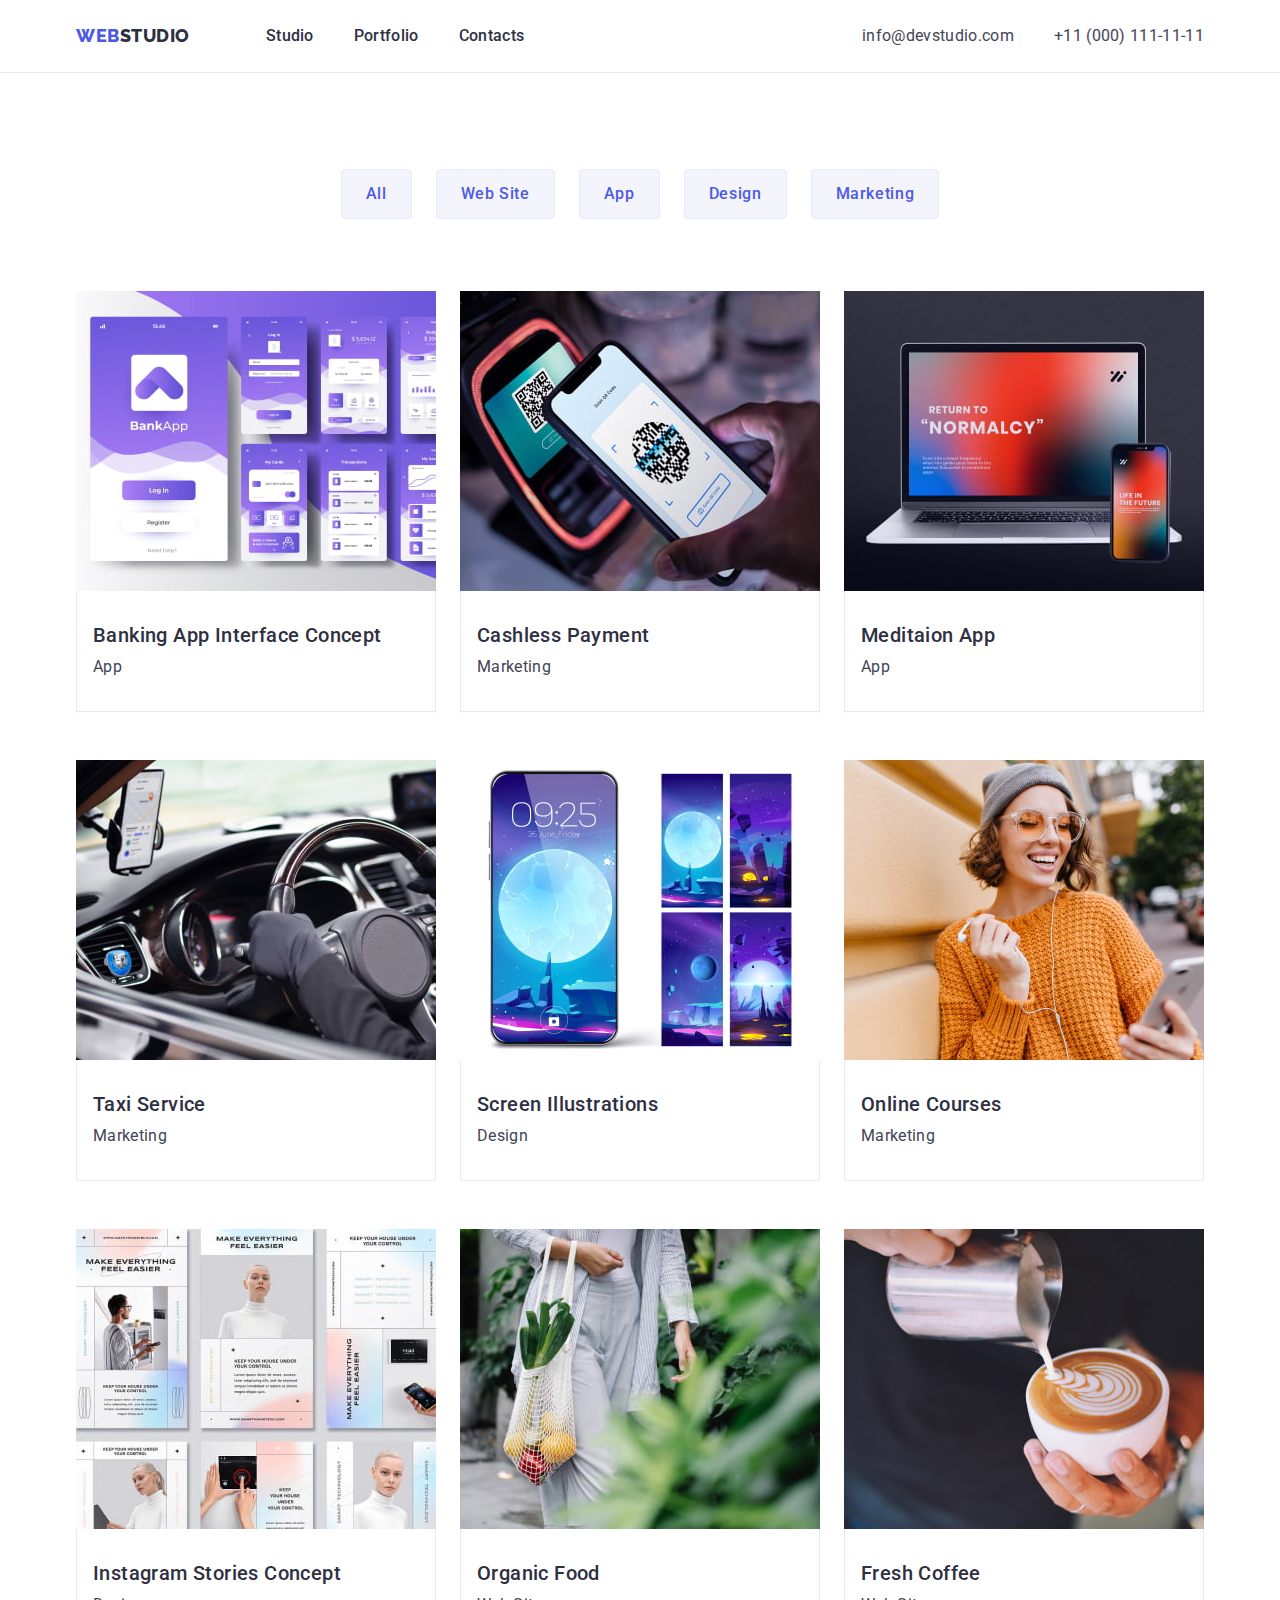
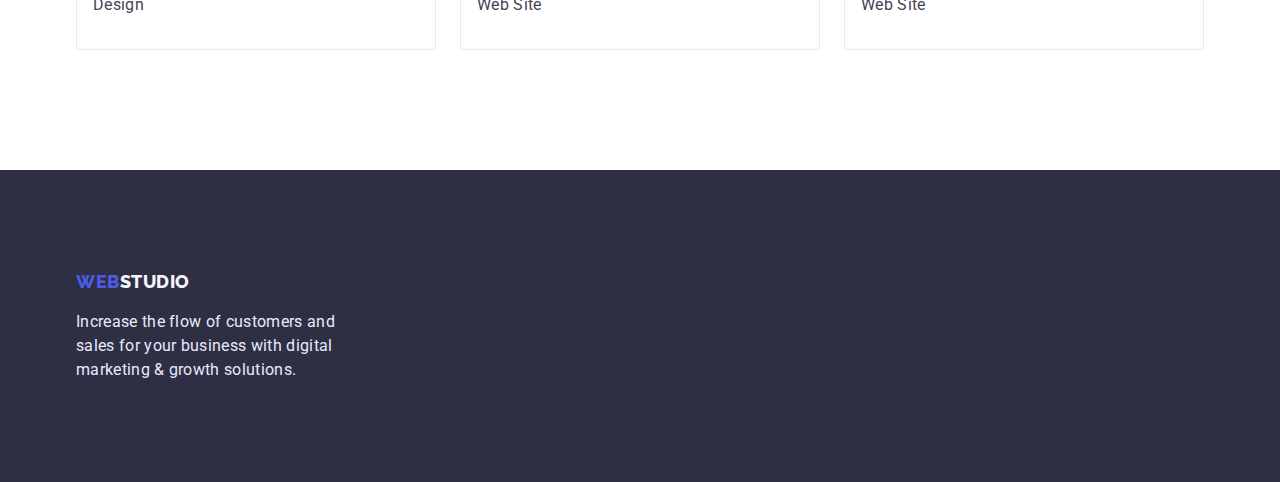
==== portfolio.html @ 891962df "Copy files from HW3" ====
<!DOCTYPE html>
<html lang="en">
  <head>
    <meta charset="UTF-8" />
    <meta http-equiv="X-UA-Compatible" content="IE=edge" />
    <meta name="viewport" content="width=device-width, initial-scale=1.0" />
    <title>Web Studio</title>
    <link rel="preconnect" href="https://fonts.googleapis.com" />
    <link rel="preconnect" href="https://fonts.gstatic.com" crossorigin />
    <link
      href="https://fonts.googleapis.com/css2?family=Raleway:wght@800&family=Roboto:wght@400;500;700;900&display=swap"
      rel="stylesheet"
    />
    <link
      rel="stylesheet"
      href="https://cdnjs.cloudflare.com/ajax/libs/modern-normalize/1.1.0/modern-normalize.min.css"
    />
    <link rel="stylesheet" href="./css/styles.css" />
  </head>

  <body class="portfolio-body">
    <header class="header">
      <div class="header-box container">
        <nav class="header-navigation">
          <a href="./index.html" class="header-logo">
            <span class="header-logo-web">Web</span>Studio
          </a>

          <ul class="header-list list">
            <li class="header-list-pos">
              <a href="./index.html" class="header-list-item">Studio</a>
            </li>
            <li class="header-list-pos">
              <a href="./portfolio.html" class="header-list-item">Portfolio</a>
            </li>
            <li class="header-list-pos">
              <a href="" class="header-list-item">Contacts</a>
            </li>
          </ul>
        </nav>

        <ul class="header-contact list">
          <li class="header-contact-pos">
            <a href="mailto:info@devstudio.com" class="header-contact-item"
              >info@devstudio.com</a
            >
          </li>
          <li class="header-contact-pos">
            <a href="tel:+110001111111" class="header-contact-item"
              >+11 (000) 111-11-11</a
            >
          </li>
        </ul>
      </div>
    </header>

    <main class="portfolio-main">
      <section class="p-section">
        <h1 class="visually-hidden">Portfolio</h1>
        <div class="container">
          <ul class="p-btn-list list">
            <li class="p-btn-item">
              <button type="button" class="p-btn button">All</button>
            </li>
            <li class="p-btn-item">
              <button type="button" class="p-btn button">Web Site</button>
            </li>
            <li class="p-btn-item">
              <button type="button" class="p-btn button">App</button>
            </li>
            <li class="p-btn-item">
              <button type="button" class="p-btn button">Design</button>
            </li>
            <li class="p-btn-item">
              <button type="button" class="p-btn button">Marketing</button>
            </li>
          </ul>
          <ul class="p-img-list list">
            <li class="p-img-item">
              <a href="" class="p-img-page">
                <img
                  class="p-img img"
                  src="./images/pimgone.jpg"
                  alt="banking app"
                  width="360"
                />
                <div class="p-img-content">
                  <h2 class="p-img-name p-name">
                    Banking App Interface Concept
                  </h2>
                  <p class="p-img-text p-text">App</p>
                </div>
              </a>
            </li>
            <li class="p-img-item">
              <a href="" class="p-img-page">
                <img
                  class="p-img img"
                  src="./images/pimgtwo.jpg"
                  alt="cashless payment"
                  width="360"
                />
                <div class="p-img-content">
                  <h2 class="p-img-name p-name">Cashless Payment</h2>
                  <p class="p-img-text p-text">Marketing</p>
                </div>
              </a>
            </li>
            <li class="p-img-item">
              <a href="" class="p-img-page">
                <img
                  class="p-img img"
                  src="./images/pimgthree.jpg"
                  alt="meditaion app"
                  width="360"
                />
                <div class="p-img-content">
                  <h2 class="p-img-name p-name">Meditaion App</h2>
                  <p class="p-img-text p-text">App</p>
                </div>
              </a>
            </li>
            <li class="p-img-item">
              <a href="" class="p-img-page">
                <img
                  class="p-img img"
                  src="./images/pimgfour.jpg"
                  alt="taxi service"
                  width="360"
                />
                <div class="p-img-content">
                  <h2 class="p-img-name p-name">Taxi Service</h2>
                  <p class="p-img-text p-text">Marketing</p>
                </div>
              </a>
            </li>
            <li class="p-img-item">
              <a href="" class="p-img-page">
                <img
                  class="p-img img"
                  src="./images/pimgfive.jpg"
                  alt="screen illustrations"
                  width="360"
                />
                <div class="p-img-content">
                  <h2 class="p-img-name p-name">Screen Illustrations</h2>
                  <p class="p-img-text p-text">Design</p>
                </div>
              </a>
            </li>
            <li class="p-img-item">
              <a href="" class="p-img-page">
                <img
                  class="p-img img"
                  src="./images/pimgsix.jpg"
                  alt="online courses"
                  width="360"
                />
                <div class="p-img-content">
                  <h2 class="p-img-name p-name">Online Courses</h2>
                  <p class="p-img-text p-text">Marketing</p>
                </div>
              </a>
            </li>
            <li class="p-img-item">
              <a href="" class="p-img-page">
                <img
                  class="p-img img"
                  src="./images/pimgseven.jpg"
                  alt="instagram concept"
                  width="360"
                />
                <div class="p-img-content">
                  <h2 class="p-img-name p-name">Instagram Stories Concept</h2>
                  <p class="p-img-text p-text">Design</p>
                </div>
              </a>
            </li>
            <li class="p-img-item">
              <a href="" class="p-img-page">
                <img
                  class="p-img img"
                  src="./images/pimgeight.jpg"
                  alt="organic food"
                  width="360"
                />
                <div class="p-img-content">
                  <h2 class="p-img-name p-name">Organic Food</h2>
                  <p class="p-img-text p-text">Web Site</p>
                </div>
              </a>
            </li>
            <li class="p-img-item">
              <a href="" class="p-img-page">
                <img
                  class="p-img img"
                  src="./images/pimgnine.jpg"
                  alt="fresh coffee"
                  width="360"
                />
                <div class="p-img-content">
                  <h2 class="p-img-name p-name">Fresh Coffee</h2>
                  <p class="p-img-text p-text">Web Site</p>
                </div>
              </a>
            </li>
          </ul>
        </div>
      </section>
    </main>

    <footer class="footer">
      <div class="container">
        <a href="./index.html" class="footer-logo">
          <span class="header-logo-web">Web</span>
          <span class="footer-logo-studio">Studio</span>
        </a>

        <p class="footer-text">
          Increase the flow of customers and sales for your business with
          digital marketing & growth solutions.
        </p>
      </div>
    </footer>
  </body>
</html>
---- css/styles.css ----
/* ------------------ CSS-Змінні ------------------ */

:root {
  --logo-color-web: #4d5ae5;
  --logo-color-studio-dark: #2e2f42;
  --logo-color-studio-white: #f4f4fd;
  --hero-background-color: #2e2f42;
  --hero-title-color: #ffffff;
  --btn-color: #4d5ae5;
  --btn-name-color: #ffffff;
  --btn-active-color: #404bbf;
  --iris-color: #4d5ae5;
  --navy-blue-color: #2e2f42;
  --green-color: #31d0aa;
  --slate-color: #434455;
  --light-slate-color: #8e8f99;
  --cornflower-color: #e7e9fc;
  --cloud-color: #f4f4fd;
}

/* ------------------ Глобальні стилі ------------------ */

html {
  box-sizing: border-box;
}

*,
*::before,
*::after {
  box-sizing: inherit;
}

body {
  font-family: "Roboto", sans-serif;
  color: var(--slate-color);
  background-color: var(--hero-title-color);
  margin: 0;
}

p {
  margin: 0;
  padding: 0;
}

ul {
  margin: 0;
  padding-left: 0;
}

h1,
h2,
h3,
h4,
h5,
h6 {
  margin: 0;
}

address {
  font-style: normal;
}

img {
  display: block;
}

a {
  text-decoration: none;
}

.button {
  cursor: pointer;
  font-family: inherit;
}

.list {
  list-style: none;
}

.container {
  width: 1158px;
  margin-left: auto;
  margin-right: auto;
  padding-left: 15px;
  padding-right: 15px;
}

/* ------------------ HEADER ------------------ */

.header {
  background: var(--hero-title-color);
  border-bottom: 1px solid var(--cornflower-color);
}

.header-box {
  display: flex;
  align-items: center;
}

.header-logo {
  padding-top: 24px;
  margin-right: 76px;
  padding-bottom: 24px;
  display: inline-flex;

  font-family: "Raleway", sans-serif;
  font-weight: 800;
  font-size: 18px;
  line-height: 1.33;
  letter-spacing: 0.03em;
  text-transform: uppercase;
  color: var(--logo-color-studio-dark);
}

.header-logo-web {
  color: var(--logo-color-web);
}

.header-navigation {
  display: flex;
}

.header-list {
  display: flex;
  align-items: center;
  gap: 40px;
}

.header-list-item {
  display: inline-block;
  padding-top: 24px;
  padding-bottom: 24px;

  font-weight: 500;
  font-size: 16px;
  line-height: 1.33;
  letter-spacing: 0.02em;
  color: var(--navy-blue-color);
}

.header-contact {
  display: flex;
  gap: 40px;
  margin-left: auto;
}

.header-contact-item {
  display: inline-block;
  padding-top: 24px;
  padding-bottom: 24px;

  font-style: normal;
  font-weight: 400;
  font-size: 16px;
  line-height: 1.33;
  letter-spacing: 0.02em;
  color: var(--slate-color);
}

/* ------------------- STUDIO-MAIN ------------------ */

/* --- hero --- */

.hero {
  padding-top: 188px;
  padding-bottom: 188px;
  margin: auto;
  text-align: center;

  background-color: var(--hero-background-color);
}

.hero-title {
  max-width: 496px;
  margin-left: auto;
  margin-right: auto;
  margin-bottom: 48px;

  font-weight: 700;
  font-size: 56px;
  line-height: 1.07;
  letter-spacing: 0.02em;
  color: var(--hero-title-color);
}

.hero-btn {
  min-width: 169px;
  height: 56px;

  background: var(--btn-color);
  box-shadow: 0px 4px 4px rgba(0, 0, 0, 0.15);
  border-radius: 4px;
  font-weight: 500;
  font-size: 16px;
  line-height: 1.19;
  letter-spacing: 0.04em;
  color: var(--btn-name-color);
}

/* --- section one --- */

.s-one {
  padding: 120px 0;
}

.s-one-list {
  display: flex;
  gap: 24px;
}

.s-one-item {
  max-width: 264px;
}

.s-one-title {
  margin-bottom: 8px;

  font-weight: 500;
  font-size: 20px;
  line-height: 1.2;
  letter-spacing: 0.02em;
  color: var(--navy-blue-color);
}

.s-one-text {
  font-size: 16px;
  line-height: 1.5;
  letter-spacing: 0.02em;
  color: var(--slate-color);
}

/* --- section two --- */

.s-two {
  padding-bottom: 120px;
}

.s-two-list {
  display: flex;
  gap: 24px;
}

.s-two-item {
  width: calc((100% - 48px) / 3);
}

.s-two-title {
  text-align: center;
  margin-bottom: 72px;

  font-weight: 600;
  font-size: 36px;
  line-height: 1.11;
  letter-spacing: 0.02em;
  text-transform: capitalize;
  color: var(--navy-blue-color);
}

/* --- section three --- */

.s-three {
  padding: 120px 0;
  background: var(--cloud-color);
}

.s-three-title {
  text-align: center;
  margin-bottom: 72px;

  font-weight: 700;
  font-size: 36px;
  line-height: 1.11;
  letter-spacing: 0.02em;
  text-transform: capitalize;
  color: var(--navy-blue-color);
}

.s-tree-list {
  display: flex;
  gap: 24px;
}

.s-three-item {
  width: calc((100% - 72px) / 4);
  text-align: center;

  box-shadow: 0px 1px 6px rgba(46, 47, 66, 0.08),
    0px 1px 1px rgba(46, 47, 66, 0.16), 0px 2px 1px rgba(46, 47, 66, 0.08);
  border-radius: 0px 0px 4px 4px;

  background-color: var(--hero-title-color);
}

.s-three-img {
  margin-bottom: 32px;
}

.s-three-name {
  margin-bottom: 8px;

  font-weight: 500;
  font-size: 20px;
  line-height: 1.2;
  letter-spacing: 0.02em;
  color: var(--navy-blue-color);
}

.s-three-text {
  margin-bottom: 32px;

  font-size: 16px;
  line-height: 1.5;
  letter-spacing: 0.02em;
  color: var(--slate-color);
}

/* ------------------ FOOTER ------------------- */

.footer {
  padding-top: 100px;
  padding-bottom: 100px;
  margin-left: auto;
  margin-right: auto;

  background-color: var(--hero-background-color);
}
.footer-logo {
  margin-bottom: 16px;
  display: inline-flex;

  font-family: "Raleway", sans-serif;
  font-weight: 800;
  font-size: 18px;
  line-height: 1.33;
  letter-spacing: 0.03em;
  text-transform: uppercase;
  text-decoration: none;
  color: var(--logo-color-studio-dark);
}

.footer-logo-studio {
  color: var(--logo-color-studio-white);
}

.footer-text {
  max-width: 264px;

  font-size: 16px;
  line-height: 1.5;
  letter-spacing: 0.02em;
  color: var(--cornflower-color);
}

/* ------------------ PORTFOLIO MAIN ------------------ */

/* --- section one --- */

.p-section {
  padding-top: 96px;
  padding-bottom: 120px;
}

.p-btn-list {
  display: flex;
  gap: 24px;
  margin-bottom: 72px;
  justify-content: center;
}

.p-btn {
  padding: 12px 24px;
  border: 1px solid var(--cornflower-color);
  border-radius: 4px;

  background: var(--cloud-color);

  font-weight: 500;
  font-size: 16px;
  line-height: 1.5;
  letter-spacing: 0.04em;
  color: var(--btn-color);
}

.visually-hidden {
  position: absolute;
  width: 1px;
  height: 1px;
  margin: -1px;
  border: 0;
  padding: 0;
  white-space: nowrap;
  clip-path: inset(100%);
  clip: rect(0 0 0 0);
  overflow: hidden;
}

.p-img-list {
  display: flex;
  flex-wrap: wrap;
  column-gap: 24px;
  row-gap: 48px;
}

.p-img-item {
  width: calc((100% - 48px) / 3);
}

.p-img-content {
  padding-top: 32px;
  padding-left: 16px;
  padding-bottom: 32px;
  border: 1px solid var(--cornflower-color);
  border-top: none;
}

.p-name {
  margin-bottom: 8px;

  font-weight: 500;
  font-size: 20px;
  line-height: 1.2;
  letter-spacing: 0.02em;
  color: var(--navy-blue-color);
}

.p-text {
  font-weight: 400;
  font-size: 16px;
  line-height: 1.5;
  letter-spacing: 0.02em;
  color: var(--slate-color);
}

.header-list-item:hover,
.header-list-item:focus,
.header-contact-item:hover,
.header-contact-item:focus {
  color: var(--iris-color);
}

.p-btn:hover,
.p-btn:focus,
.hero-btn:hover,
.hero-btn:focus {
  background: var(--btn-active-color);
  color: var(--btn-name-color);
}
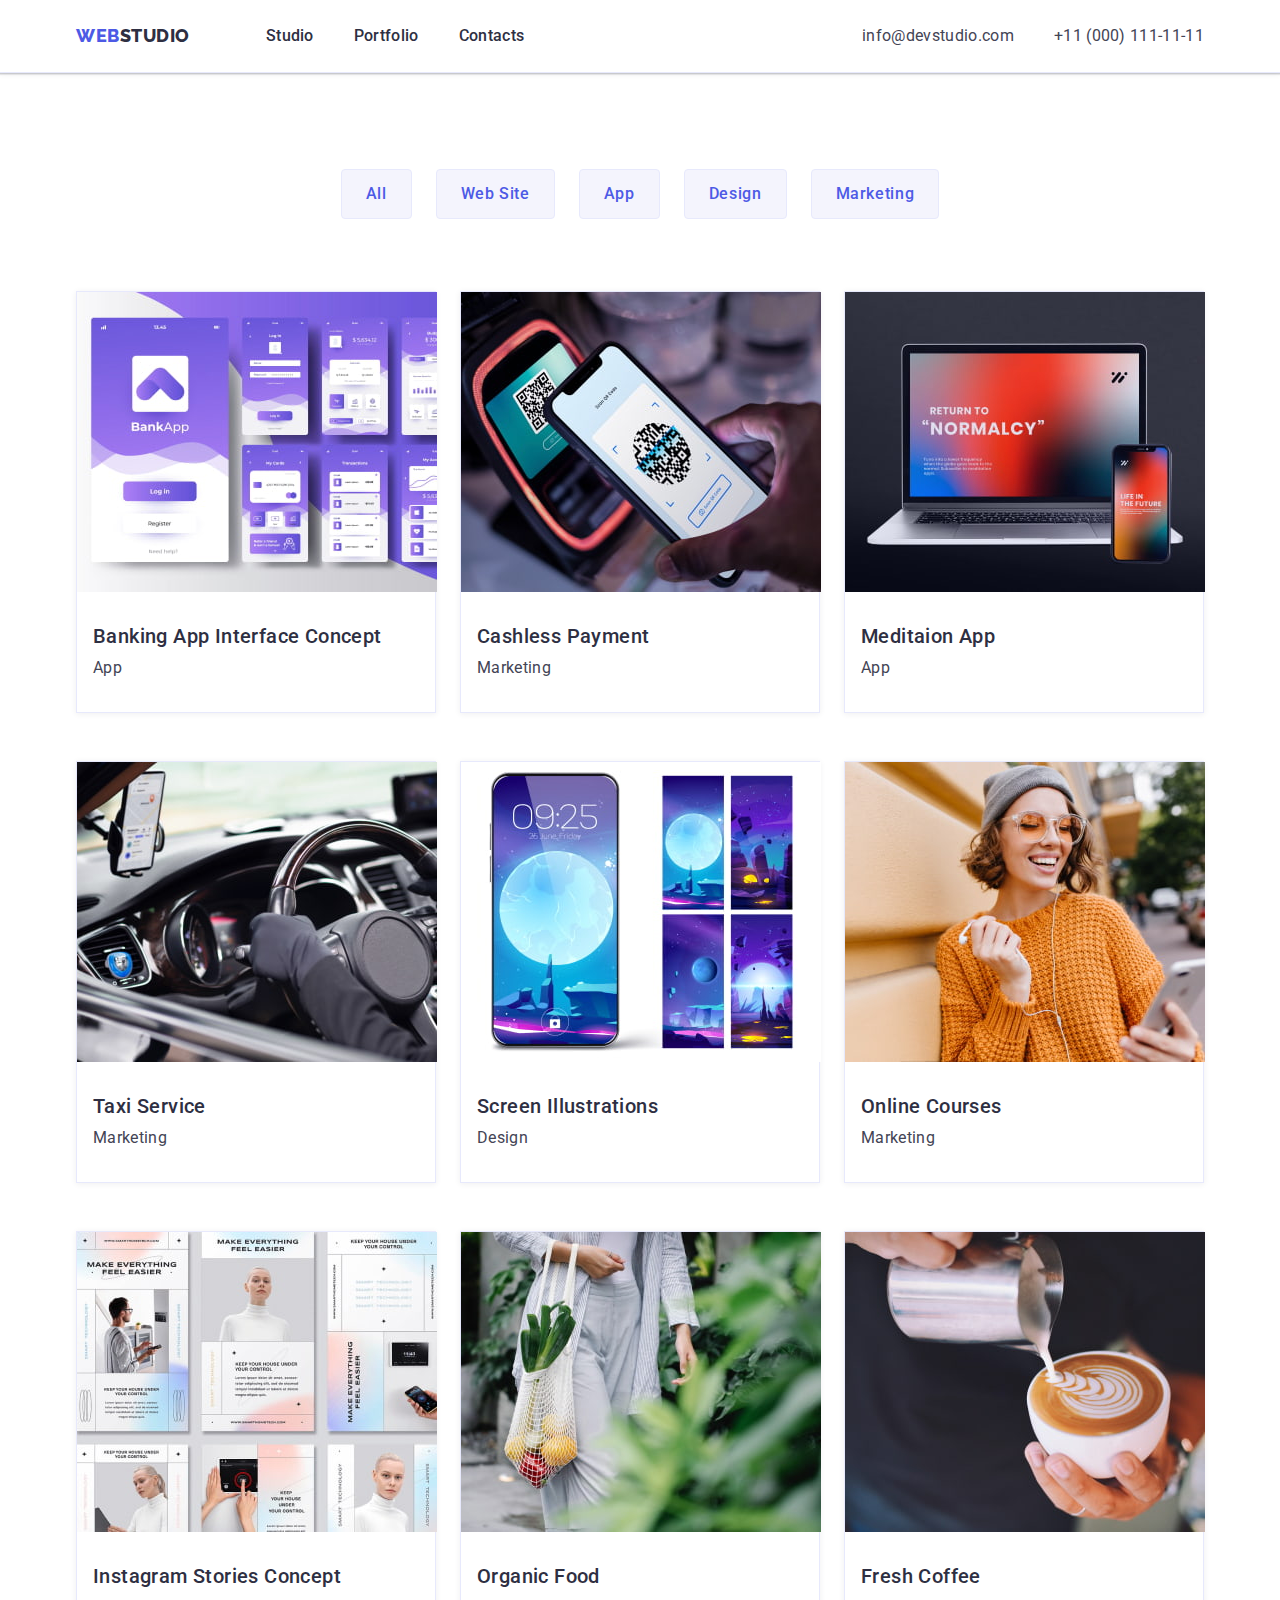
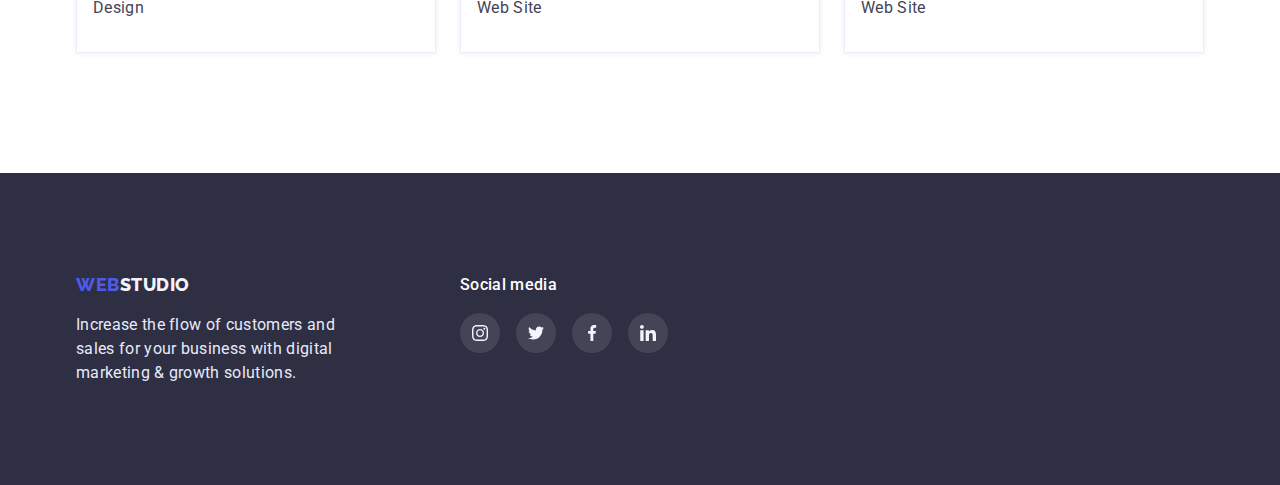
==== commit dda9419e: "Final Homework 4" ====
--- a/portfolio.html
+++ b/portfolio.html
@@ -210,16 +210,50 @@
     </main>
 
     <footer class="footer">
-      <div class="container">
-        <a href="./index.html" class="footer-logo">
-          <span class="header-logo-web">Web</span>
-          <span class="footer-logo-studio">Studio</span>
-        </a>
-
-        <p class="footer-text">
-          Increase the flow of customers and sales for your business with
-          digital marketing & growth solutions.
-        </p>
+      <div class="container footer-pos">
+        <div class="footer-logo-text">
+          <a href="./index.html" class="footer-logo">
+            <span class="header-logo-web">Web</span>
+            <span class="footer-logo-studio">Studio</span>
+          </a>
+          <p class="footer-text">
+            Increase the flow of customers and sales for your business with
+            digital marketing & growth solutions.
+          </p>
+        </div>
+        <div class="footer-soc">
+          <h2 class="footer-soc-text">Social media</h2>
+          <ul class="footer-soc-list list">
+            <li class="footer-soc-item">
+              <a href="" class="footer-soc-link link">
+                <svg class="footer-soc-icon" width="16" height="16">
+                  <use href="./images/icons.svg#icon-instagram"></use>
+                </svg>
+              </a>
+            </li>
+            <li class="footer-soc-item">
+              <a href="" class="footer-soc-link link">
+                <svg class="footer-soc-icon" width="16" height="16">
+                  <use href="./images/icons.svg#icon-twitter"></use>
+                </svg>
+              </a>
+            </li>
+            <li class="footer-soc-item">
+              <a href="" class="footer-soc-link link">
+                <svg class="footer-soc-icon" width="16" height="16">
+                  <use href="./images/icons.svg#icon-facebook"></use>
+                </svg>
+              </a>
+            </li>
+            <li class="footer-soc-item">
+              <a href="" class="footer-soc-link link">
+                <svg class="footer-soc-icon" width="16" height="16">
+                  <use href="./images/icons.svg#icon-linkedin"></use>
+                </svg>
+              </a>
+            </li>
+          </ul>
+        </div>
       </div>
     </footer>
   </body>
--- a/css/styles.css
+++ b/css/styles.css
@@ -16,6 +16,8 @@
   --light-slate-color: #8e8f99;
   --cornflower-color: #e7e9fc;
   --cloud-color: #f4f4fd;
+  --footer-soc-color: rgba(255, 255, 255, 0.1);
+  --footer-soc-active-color: #31d0aa;
 }
 
 /* ------------------ Глобальні стилі ------------------ */
@@ -90,6 +92,7 @@
 .header {
   background: var(--hero-title-color);
   border-bottom: 1px solid var(--cornflower-color);
+  box-shadow: 0px 2px 1px rgba(46, 47, 66, 0.08), 0px 1px 1px rgba(46, 47, 66, 0.16), 0px 1px 6px rgba(46, 47, 66, 0.08);
 }
 
 .header-box {
@@ -167,6 +170,15 @@
   margin: auto;
   text-align: center;
 
+  background-image: linear-gradient(
+      rgba(46, 47, 66, 0.7),
+      rgba(46, 47, 66, 0.7)
+    ),
+    url(../images/hero-img.jpg);
+  background-repeat: no-repeat;
+  background-position: center;
+  background-size: cover;
+
   background-color: var(--hero-background-color);
 }
 
@@ -197,10 +209,29 @@
   color: var(--btn-name-color);
 }
 
+.hero-btn:hover,
+.hero-btn:focus {
+  box-shadow: 0px 4px 4px rgba(0, 0, 0, 0.15);
+  background: var(--btn-active-color);
+  color: var(--btn-name-color);
+}
+
 /* --- section one --- */
 
 .s-one {
   padding: 120px 0;
+}
+
+.s-one-thumb {
+  display: flex;
+  align-items: center;
+  justify-content: center;
+  width: 264px;
+  height: 112px;
+  margin-bottom: 8px;
+
+  background: var(--cloud-color);
+  border-radius: 4px;
 }
 
 .s-one-list {
@@ -306,12 +337,97 @@
 }
 
 .s-three-text {
+  margin-bottom: 8px;
+
+  font-size: 16px;
+  line-height: 1.5;
+  letter-spacing: 0.02em;
+  color: var(--slate-color);
+}
+
+.s-three-soc-list {
+  display: flex;
+  justify-content: center;
+  gap: 24px;
   margin-bottom: 32px;
-
-  font-size: 16px;
-  line-height: 1.5;
-  letter-spacing: 0.02em;
-  color: var(--slate-color);
+}
+
+.s-three-soc-item {
+  width: 40px;
+  height: 40px;
+
+  background-color: inherit;
+}
+
+.s-three-soc-link {
+  display: flex;
+  align-items: center;
+  justify-content: center;
+  width: 100%;
+  height: 100%;
+  border-radius: 50%;
+  background-color: var(--btn-color);
+}
+
+.s-three-soc-icon {
+  fill: var(--logo-color-studio-white);
+}
+
+.s-three-soc-link:hover,
+.s-three-soc-link:focus {
+  background-color: var(--btn-active-color);
+}
+
+/* --- section four --- */
+
+.s-four {
+  padding-top: 130px;
+  padding-bottom: 120px;
+}
+
+.s-four-title {
+  text-align: center;
+  margin-bottom: 72px;
+
+  font-style: normal;
+  font-weight: 700;
+  font-size: 36px;
+  line-height: 1.11;
+  letter-spacing: 0.02em;
+  text-transform: capitalize;
+  color: var(--hero-background-color);
+}
+.s-four-list {
+  display: flex;
+  justify-content: center;
+  gap: 24px;
+}
+
+.s-four-item {
+  width: 168px;
+  height: 88px;
+  border: 1px solid var(--light-slate-color);
+  border-radius: 4px;
+}
+.s-four-link {
+  display: flex;
+  align-items: center;
+  justify-content: center;
+  width: 100%;
+  height: 100%;
+}
+.s-four-icon {
+  fill: var(--light-slate-color);
+}
+
+.s-four-item:hover,
+.s-four-item:focus {
+  border-color: var(--btn-active-color);
+}
+
+.s-four-item:hover .s-four-icon,
+.s-four-item:focus .s-four-icon {
+  fill: var(--btn-active-color);
 }
 
 /* ------------------ FOOTER ------------------- */
@@ -324,6 +440,12 @@
 
   background-color: var(--hero-background-color);
 }
+
+.footer-pos {
+  display: flex;
+  gap: 120px;
+}
+
 .footer-logo {
   margin-bottom: 16px;
   display: inline-flex;
@@ -349,6 +471,51 @@
   line-height: 1.5;
   letter-spacing: 0.02em;
   color: var(--cornflower-color);
+}
+
+.footer-soc-text {
+  margin-bottom: 16px;
+
+  font-style: normal;
+  font-weight: 500;
+  font-size: 16px;
+  line-height: 1.5;
+  letter-spacing: 0.02em;
+
+  color: var(--hero-title-color);
+}
+
+.footer-soc-list {
+  display: flex;
+  justify-content: center;
+  gap: 16px;
+  margin-bottom: 32px;
+}
+
+.footer-soc-item {
+  width: 40px;
+  height: 40px;
+
+  background-color: inherit;
+}
+
+.footer-soc-link {
+  display: flex;
+  align-items: center;
+  justify-content: center;
+  width: 100%;
+  height: 100%;
+  border-radius: 50%;
+  background-color: var(--footer-soc-color);
+}
+
+.footer-soc-icon {
+  fill: var(--logo-color-studio-white);
+}
+
+.footer-soc-link:hover,
+.footer-soc-link:focus {
+  background-color: var(--footer-soc-active-color);
 }
 
 /* ------------------ PORTFOLIO MAIN ------------------ */
@@ -403,14 +570,15 @@
 
 .p-img-item {
   width: calc((100% - 48px) / 3);
+  background: var(--hero-title-color);
+  border: 1px solid var(--cornflower-color);
+  box-shadow: 0px 1px 6px rgba(46, 47, 66, 0.08);
 }
 
 .p-img-content {
   padding-top: 32px;
   padding-left: 16px;
   padding-bottom: 32px;
-  border: 1px solid var(--cornflower-color);
-  border-top: none;
 }
 
 .p-name {
@@ -439,9 +607,16 @@
 }
 
 .p-btn:hover,
-.p-btn:focus,
-.hero-btn:hover,
-.hero-btn:focus {
+.p-btn:focus {
+  box-shadow: 0px 3px 1px rgba(0, 0, 0, 0.1), 0px 2px 1px rgba(0, 0, 0, 0.08),
+    0px 2px 2px rgba(0, 0, 0, 0.12);
   background: var(--btn-active-color);
   color: var(--btn-name-color);
 }
+
+.p-img-item:hover,
+.p-img-item:focus {
+  border: 0.5px solid var(--cloud-color);
+  box-shadow: 0px 1px 6px rgba(46, 47, 66, 0.08),
+    0px 1px 1px rgba(46, 47, 66, 0.16), 0px 2px 1px rgba(46, 47, 66, 0.08);
+}
